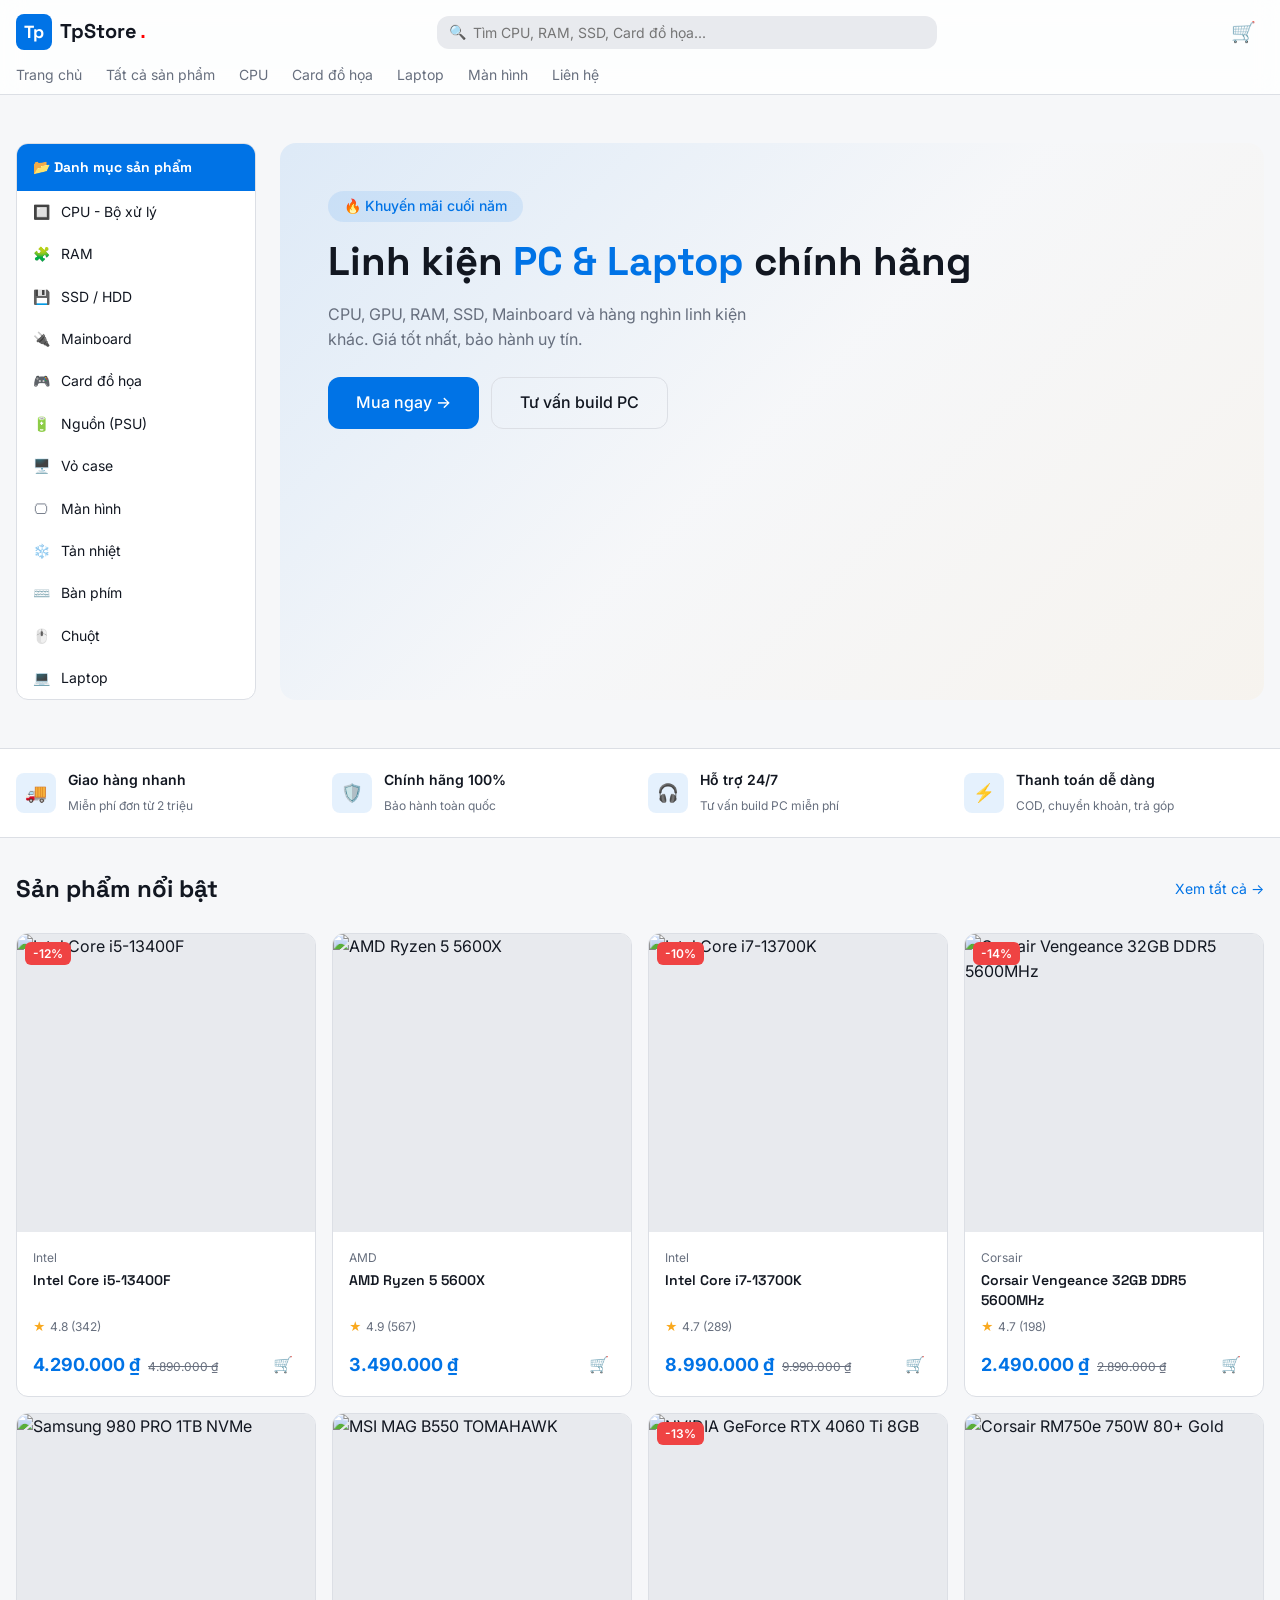
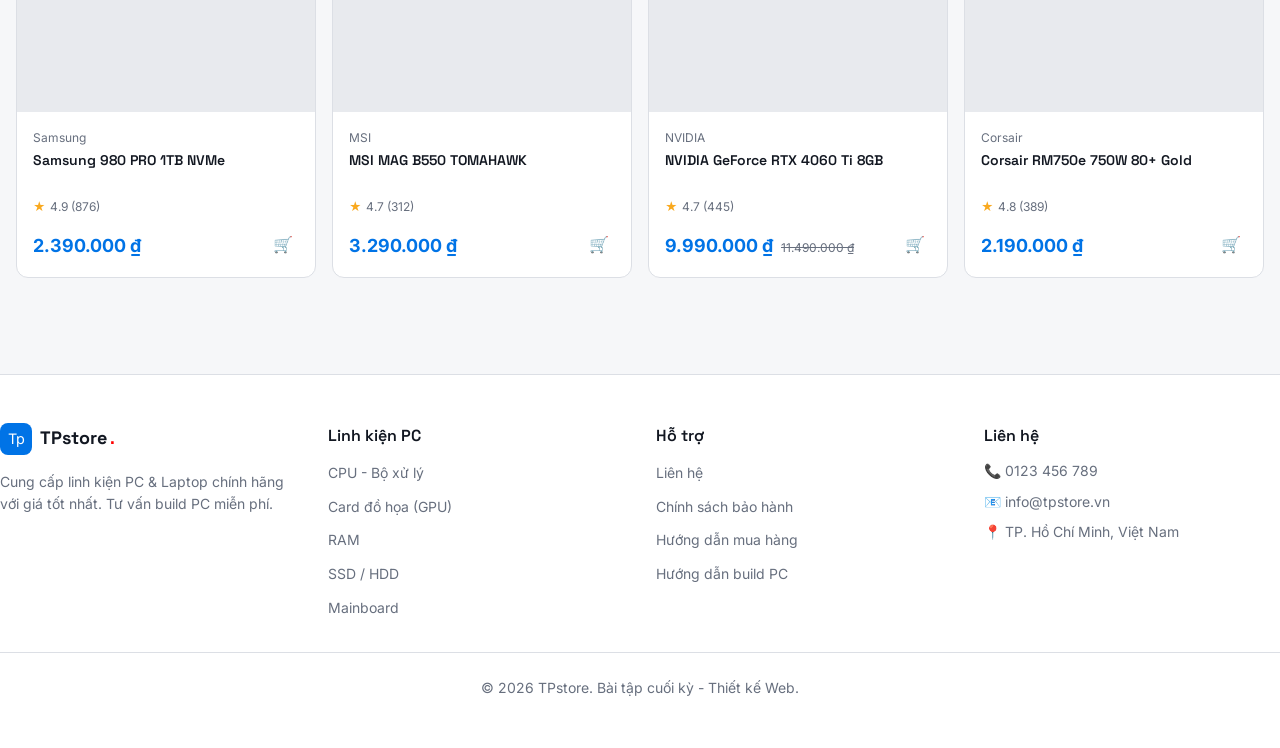
==== index.html @ 4037cca0 "first commit" ====
<!doctype html>
<html lang="vi">
  <head>
    <meta charset="UTF-8" />
    <meta name="viewport" content="width=device-width, initial-scale=1.0" />
    <title>TPstore.- Linh kiện PC & Laptop chính hãng</title>
    <meta
      name="description"
      content="Cung cấp linh kiện PC & Laptop chính hãng: CPU, GPU, RAM, SSD, Mainboard. Giá tốt nhất, bảo hành uy tín."
    />
    <link rel="stylesheet" href="css/style.css" />
  </head>
  <body>
    <div id="header"></div>

    <!-- Hero + Sidebar -->
    <section class="container" style="padding: 1.5rem 1rem">
      <div class="hero-layout">
        <div id="sidebar-home"></div>

        <div class="hero-banner">
          <span class="badge">🔥 Khuyến mãi cuối năm</span>
          <h1>
            Linh kiện <span class="text-primary">PC & Laptop</span> chính hãng
          </h1>
          <p>
            CPU, GPU, RAM, SSD, Mainboard và hàng nghìn linh kiện khác. Giá tốt
            nhất, bảo hành uy tín.
          </p>
          <div class="hero-actions">
            <a href="products.html" class="btn btn-primary btn-lg"
              >Mua ngay →</a
            >
            <a href="contact.html" class="btn btn-outline btn-lg"
              >Tư vấn build PC</a
            >
          </div>
        </div>
      </div>
    </section>

    <!-- Features -->
    <section class="features-bar">
      <div class="container">
        <div class="features-grid">
          <div class="feature-item">
            <div class="feature-icon">🚚</div>
            <div>
              <p>Giao hàng nhanh</p>
              <span>Miễn phí đơn từ 2 triệu</span>
            </div>
          </div>
          <div class="feature-item">
            <div class="feature-icon">🛡️</div>
            <div>
              <p>Chính hãng 100%</p>
              <span>Bảo hành toàn quốc</span>
            </div>
          </div>
          <div class="feature-item">
            <div class="feature-icon">🎧</div>
            <div>
              <p>Hỗ trợ 24/7</p>
              <span>Tư vấn build PC miễn phí</span>
            </div>
          </div>
          <div class="feature-item">
            <div class="feature-icon">⚡</div>
            <div>
              <p>Thanh toán dễ dàng</p>
              <span>COD, chuyển khoản, trả góp</span>
            </div>
          </div>
        </div>
      </div>
    </section>

    <!-- Featured Products -->
    <section class="container" style="padding: 2rem 1rem">
      <div class="section-header">
        <h2>Sản phẩm nổi bật</h2>
        <a href="products.html">Xem tất cả →</a>
      </div>
      <div class="product-grid" id="featured-products"></div>
    </section>

    <div id="footer"></div>

    <script src="js/products-data.js"></script>
    <script src="js/cart.js"></script>
    <script src="js/main.js"></script>
    <script>
      // Render sidebar
      renderCategorySidebar("sidebar-home");

      // Render featured products (có giảm giá hoặc rating >= 4.7)
      var featured = products
        .filter(function (p) {
          return p.originalPrice || p.rating >= 4.7;
        })
        .slice(0, 8);

      var grid = document.getElementById("featured-products");
      grid.innerHTML = featured.map(renderProductCard).join("");
    </script>
  </body>
</html>
---- css/style.css ----
@import url('https://fonts.googleapis.com/css2?family=Space+Grotesk:wght@400;500;600;700&family=Inter:wght@300;400;500;600&display=swap');

/* ===== RESET & BASE ===== */
*, *::before, *::after {
  margin: 0;
  padding: 0;
  box-sizing: border-box;
}

:root {
  --bg: hsl(220, 20%, 97%);
  --fg: hsl(220, 30%, 10%);
  --card: hsl(0, 0%, 100%);
  --card-fg: hsl(220, 30%, 10%);
  --primary: hsl(210, 100%, 45%);
  --primary-fg: hsl(0, 0%, 100%);
  --primary-light: hsla(210, 100%, 45%, 0.1);
  --secondary: hsl(38, 95%, 55%);
  --secondary-fg: hsl(0, 0%, 100%);
  --muted: hsl(220, 15%, 92%);
  --muted-fg: hsl(220, 10%, 45%);
  --accent: hsl(160, 60%, 40%);
  --accent-fg: hsl(0, 0%, 100%);
  --destructive: hsl(0, 84%, 60%);
  --destructive-fg: hsl(0, 0%, 100%);
  --border: hsl(220, 15%, 88%);
  --radius: 0.75rem;
}

body {
  font-family: 'Inter', sans-serif;
  background: var(--bg);
  color: var(--fg);
  line-height: 1.6;
  min-height: 100vh;
}

h1, h2, h3, h4, h5, h6 {
  font-family: 'Space Grotesk', sans-serif;
}

a {
  text-decoration: none;
  color: inherit;
}

img {
  max-width: 100%;
  display: block;
}

ul {
  list-style: none;
}

/* ===== CONTAINER ===== */
.container {
  max-width: 1280px;
  margin: 0 auto;
  padding: 0 1rem;
}

/* ===== HEADER ===== */
.header {
  position: sticky;
  top: 0;
  z-index: 50;
  border-bottom: 1px solid var(--border);
  background: hsla(0, 0%, 100%, 0.8);
  backdrop-filter: blur(12px);
}

.header-inner {
  display: flex;
  height: 64px;
  align-items: center;
  justify-content: space-between;
  gap: 1rem;
}

.logo {
  display: flex;
  align-items: center;
  gap: 0.5rem;
  font-family: 'Space Grotesk', sans-serif;
  font-size: 1.25rem;
  font-weight: 700;
}

.logo-icon {
  display: flex;
  align-items: center;
  justify-content: center;
  width: 36px;
  height: 36px;
  border-radius: 8px;
  background: var(--primary);
  color: var(--primary-fg);
  font-size: 1.1rem;
}

.header-search {
  flex: 1;
  max-width: 500px;
  position: relative;
}

.header-search input {
  width: 100%;
  padding: 0.5rem 0.75rem 0.5rem 2.25rem;
  border: none;
  border-radius: var(--radius);
  background: var(--muted);
  font-size: 0.875rem;
  font-family: 'Inter', sans-serif;
  outline: none;
}

.header-search input:focus {
  box-shadow: 0 0 0 2px var(--primary);
}

.header-search .search-icon {
  position: absolute;
  left: 0.75rem;
  top: 50%;
  transform: translateY(-50%);
  color: var(--muted-fg);
  font-size: 0.875rem;
}

.cart-btn {
  position: relative;
  display: flex;
  align-items: center;
  justify-content: center;
  width: 40px;
  height: 40px;
  border-radius: 8px;
  border: none;
  background: transparent;
  cursor: pointer;
  font-size: 1.25rem;
  transition: background 0.2s;
}

.cart-btn:hover {
  background: var(--muted);
}

.cart-count {
  position: absolute;
  top: -4px;
  right: -4px;
  display: none;
  align-items: center;
  justify-content: center;
  width: 20px;
  height: 20px;
  border-radius: 50%;
  background: var(--primary);
  color: var(--primary-fg);
  font-size: 10px;
  font-weight: 700;
}

.header-nav {
  display: flex;
  align-items: center;
  gap: 1.5rem;
  padding-bottom: 0.5rem;
  font-size: 0.875rem;
}

.header-nav a {
  color: var(--muted-fg);
  transition: color 0.2s;
}

.header-nav a:hover {
  color: var(--fg);
}

/* Mobile menu */
.mobile-menu-btn {
  display: none;
  background: none;
  border: none;
  font-size: 1.5rem;
  cursor: pointer;
  padding: 0.5rem;
}

@media (max-width: 768px) {
  .header-search { display: none; }
  .header-nav { display: none; }
  .mobile-menu-btn { display: block; }
  .logo span { display: none; }
}

/* ===== BUTTONS ===== */
.btn {
  display: inline-flex;
  align-items: center;
  justify-content: center;
  gap: 0.5rem;
  padding: 0.625rem 1.25rem;
  border-radius: var(--radius);
  font-size: 0.875rem;
  font-weight: 500;
  font-family: 'Inter', sans-serif;
  border: none;
  cursor: pointer;
  transition: all 0.2s;
}

.btn-primary {
  background: var(--primary);
  color: var(--primary-fg);
}

.btn-primary:hover {
  opacity: 0.9;
  transform: translateY(-1px);
}

.btn-outline {
  background: transparent;
  color: var(--fg);
  border: 1px solid var(--border);
}

.btn-outline:hover {
  background: var(--muted);
}

.btn-ghost {
  background: transparent;
  color: var(--fg);
}

.btn-ghost:hover {
  background: var(--muted);
}

.btn-destructive {
  background: transparent;
  color: var(--destructive);
  border: 1px solid var(--border);
}

.btn-destructive:hover {
  background: hsl(0, 84%, 97%);
}

.btn-lg {
  padding: 0.75rem 1.75rem;
  font-size: 1rem;
}

.btn-sm {
  padding: 0.375rem 0.75rem;
  font-size: 0.8125rem;
}

.btn-icon {
  width: 36px;
  height: 36px;
  padding: 0;
}

.btn:disabled {
  opacity: 0.5;
  cursor: not-allowed;
}

/* ===== HERO ===== */
.hero-layout {
  display: flex;
  gap: 1.5rem;
  padding: 1.5rem 0;
}

.hero-banner {
  flex: 1;
  position: relative;
  overflow: hidden;
  border-radius: 1rem;
  background: linear-gradient(135deg, var(--primary-light), var(--bg), hsla(38, 95%, 55%, 0.05));
  padding: 3rem;
}

.hero-banner h1 {
  font-size: 2.5rem;
  font-weight: 700;
  line-height: 1.2;
  margin-top: 1rem;
}

.hero-banner h1 .text-primary {
  color: var(--primary);
}

.hero-banner p {
  margin-top: 1rem;
  color: var(--muted-fg);
  max-width: 28rem;
}

.hero-actions {
  display: flex;
  gap: 0.75rem;
  margin-top: 1.5rem;
}

.badge {
  display: inline-block;
  padding: 0.25rem 1rem;
  border-radius: 999px;
  background: var(--primary-light);
  color: var(--primary);
  font-size: 0.875rem;
  font-weight: 500;
}

/* ===== CATEGORY SIDEBAR ===== */
.category-sidebar {
  width: 240px;
  border-radius: var(--radius);
  border: 1px solid var(--border);
  background: var(--card);
  overflow: hidden;
  flex-shrink: 0;
}

.sidebar-title {
  background: var(--primary);
  color: var(--primary-fg);
  padding: 0.75rem 1rem;
  font-size: 0.875rem;
  font-weight: 700;
  font-family: 'Space Grotesk', sans-serif;
}

.category-sidebar ul li a {
  display: flex;
  align-items: center;
  gap: 0.75rem;
  padding: 0.625rem 1rem;
  font-size: 0.875rem;
  color: var(--fg);
  transition: all 0.2s;
}

.category-sidebar ul li a:hover {
  background: var(--primary-light);
  color: var(--primary);
}

.category-sidebar ul li a .cat-icon {
  width: 16px;
  text-align: center;
  color: var(--muted-fg);
}

.category-sidebar ul li a:hover .cat-icon {
  color: var(--primary);
}

@media (max-width: 1024px) {
  .category-sidebar { display: none; }
  .hero-banner { padding: 2rem; }
  .hero-banner h1 { font-size: 1.75rem; }
}

/* ===== FEATURES BAR ===== */
.features-bar {
  border-top: 1px solid var(--border);
  border-bottom: 1px solid var(--border);
  background: var(--card);
  padding: 1.25rem 0;
}

.features-grid {
  display: grid;
  grid-template-columns: repeat(4, 1fr);
  gap: 1rem;
}

.feature-item {
  display: flex;
  align-items: center;
  gap: 0.75rem;
}

.feature-icon {
  display: flex;
  align-items: center;
  justify-content: center;
  width: 40px;
  height: 40px;
  border-radius: 8px;
  background: var(--primary-light);
  color: var(--primary);
  font-size: 1.1rem;
  flex-shrink: 0;
}

.feature-item p {
  font-size: 0.875rem;
  font-weight: 600;
}

.feature-item span {
  font-size: 0.75rem;
  color: var(--muted-fg);
}

@media (max-width: 768px) {
  .features-grid { grid-template-columns: repeat(2, 1fr); }
}

/* ===== PRODUCT GRID ===== */
.section-header {
  display: flex;
  align-items: center;
  justify-content: space-between;
  margin-bottom: 1.5rem;
}

.section-header h2 {
  font-size: 1.5rem;
  font-weight: 700;
}

.section-header a {
  font-size: 0.875rem;
  color: var(--primary);
}

.section-header a:hover {
  text-decoration: underline;
}

.product-grid {
  display: grid;
  grid-template-columns: repeat(4, 1fr);
  gap: 1rem;
}

@media (max-width: 1024px) {
  .product-grid { grid-template-columns: repeat(3, 1fr); }
}

@media (max-width: 768px) {
  .product-grid { grid-template-columns: repeat(2, 1fr); }
}

/* ===== PRODUCT CARD ===== */
.product-card {
  display: block;
  border-radius: var(--radius);
  border: 1px solid var(--border);
  background: var(--card);
  overflow: hidden;
  transition: all 0.2s;
}

.product-card:hover {
  box-shadow: 0 8px 25px -5px rgba(0, 0, 0, 0.1);
  transform: translateY(-4px);
}

.product-card-img {
  position: relative;
  aspect-ratio: 1;
  overflow: hidden;
  background: var(--muted);
}

.product-card-img img {
  width: 100%;
  height: 100%;
  object-fit: cover;
  transition: transform 0.3s;
}

.product-card:hover .product-card-img img {
  transform: scale(1.05);
}

.discount-badge {
  position: absolute;
  left: 8px;
  top: 8px;
  padding: 2px 8px;
  border-radius: 6px;
  background: var(--destructive);
  color: var(--destructive-fg);
  font-size: 0.75rem;
  font-weight: 600;
}

.out-of-stock-overlay {
  position: absolute;
  inset: 0;
  display: flex;
  align-items: center;
  justify-content: center;
  background: hsla(220, 20%, 97%, 0.6);
}

.out-of-stock-overlay span {
  padding: 0.25rem 0.75rem;
  border-radius: 6px;
  background: var(--muted);
  font-size: 0.875rem;
  font-weight: 500;
}

.product-card-body {
  padding: 1rem;
}

.product-card-brand {
  font-size: 0.75rem;
  color: var(--muted-fg);
  margin-bottom: 0.25rem;
}

.product-card-name {
  font-size: 0.875rem;
  font-weight: 600;
  line-height: 1.4;
  min-height: 2.5rem;
  display: -webkit-box;
  -webkit-line-clamp: 2;
  -webkit-box-orient: vertical;
  overflow: hidden;
}

.product-card:hover .product-card-name {
  color: var(--primary);
}

.product-card-rating {
  display: flex;
  align-items: center;
  gap: 0.25rem;
  margin-top: 0.375rem;
  font-size: 0.75rem;
  color: var(--muted-fg);
}

.product-card-rating .star {
  color: var(--secondary);
}

.product-card-footer {
  display: flex;
  align-items: flex-end;
  justify-content: space-between;
  margin-top: 0.75rem;
}

.product-card-price {
  font-size: 1.125rem;
  font-weight: 700;
  color: var(--primary);
}

.product-card-original-price {
  font-size: 0.75rem;
  color: var(--muted-fg);
  text-decoration: line-through;
  margin-left: 0.5rem;
}

.product-card-cart-btn {
  width: 32px;
  height: 32px;
  display: flex;
  align-items: center;
  justify-content: center;
  border: none;
  border-radius: 6px;
  background: transparent;
  cursor: pointer;
  font-size: 1rem;
  transition: background 0.2s;
}

.product-card-cart-btn:hover {
  background: var(--muted);
}

/* ===== PRODUCTS PAGE ===== */
.products-layout {
  display: flex;
  gap: 1.5rem;
  padding: 2rem 0;
}

.products-main {
  flex: 1;
}

.filter-bar {
  display: flex;
  gap: 0.75rem;
  margin-bottom: 1.5rem;
  flex-wrap: wrap;
}

.filter-bar .search-input {
  flex: 1;
  min-width: 200px;
  position: relative;
}

.filter-bar .search-input input {
  width: 100%;
  padding: 0.5rem 0.75rem 0.5rem 2.25rem;
  border: 1px solid var(--border);
  border-radius: var(--radius);
  font-size: 0.875rem;
  font-family: 'Inter', sans-serif;
  outline: none;
  background: var(--card);
}

.filter-bar .search-input input:focus {
  border-color: var(--primary);
  box-shadow: 0 0 0 2px var(--primary-light);
}

.filter-bar .search-input .search-icon {
  position: absolute;
  left: 0.75rem;
  top: 50%;
  transform: translateY(-50%);
  color: var(--muted-fg);
}

.filter-bar select {
  padding: 0.5rem 0.75rem;
  border: 1px solid var(--border);
  border-radius: var(--radius);
  font-size: 0.875rem;
  font-family: 'Inter', sans-serif;
  background: var(--card);
  outline: none;
  cursor: pointer;
  min-width: 180px;
}

.category-pills {
  display: flex;
  flex-wrap: wrap;
  gap: 0.5rem;
  margin-bottom: 1.5rem;
}

.category-pill {
  padding: 0.375rem 0.75rem;
  border-radius: var(--radius);
  border: 1px solid var(--border);
  background: transparent;
  font-size: 0.8125rem;
  font-family: 'Inter', sans-serif;
  cursor: pointer;
  transition: all 0.2s;
}

.category-pill:hover {
  border-color: var(--primary);
  color: var(--primary);
}

.category-pill.active {
  background: var(--primary);
  color: var(--primary-fg);
  border-color: var(--primary);
}

.result-count {
  font-size: 0.875rem;
  color: var(--muted-fg);
  margin-bottom: 1rem;
}

.empty-state {
  text-align: center;
  padding: 5rem 0;
}

.empty-state p:first-child {
  font-size: 1.125rem;
  font-weight: 500;
}

.empty-state p:last-child {
  color: var(--muted-fg);
  margin-top: 0.25rem;
}

/* ===== PRODUCT DETAIL ===== */
.back-link {
  display: inline-flex;
  align-items: center;
  gap: 0.25rem;
  font-size: 0.875rem;
  color: var(--muted-fg);
  margin-bottom: 1.5rem;
  transition: color 0.2s;
}

.back-link:hover {
  color: var(--fg);
}

.product-detail {
  display: grid;
  grid-template-columns: 1fr 1fr;
  gap: 3rem;
}

@media (max-width: 768px) {
  .product-detail { grid-template-columns: 1fr; gap: 1.5rem; }
}

.product-detail-img {
  aspect-ratio: 1;
  border-radius: 1rem;
  overflow: hidden;
  background: var(--muted);
}

.product-detail-img img {
  width: 100%;
  height: 100%;
  object-fit: cover;
}

.product-detail-brand {
  font-size: 0.875rem;
  color: var(--muted-fg);
}

.product-detail-name {
  font-size: 1.75rem;
  font-weight: 700;
  margin-top: 0.25rem;
}

.product-detail-rating {
  display: flex;
  align-items: center;
  gap: 0.5rem;
  margin-top: 0.75rem;
}

.stars {
  display: flex;
  gap: 2px;
  color: var(--muted);
}

.stars .filled {
  color: var(--secondary);
}

.product-detail-rating span {
  font-size: 0.875rem;
  color: var(--muted-fg);
}

.product-detail-price {
  margin-top: 1rem;
  display: flex;
  align-items: baseline;
  gap: 0.75rem;
}

.product-detail-price .current {
  font-size: 2rem;
  font-weight: 700;
  color: var(--primary);
}

.product-detail-price .original {
  font-size: 1.125rem;
  color: var(--muted-fg);
  text-decoration: line-through;
}

.stock-status {
  margin-top: 0.75rem;
  display: flex;
  align-items: center;
  gap: 0.375rem;
  font-size: 0.875rem;
}

.stock-status.in-stock {
  color: var(--accent);
}

.stock-status.out-of-stock {
  color: var(--destructive);
}

.product-detail-desc {
  margin-top: 1.5rem;
  color: var(--muted-fg);
  line-height: 1.7;
}

.quantity-cart {
  display: flex;
  align-items: center;
  gap: 1rem;
  margin-top: 2rem;
}

.quantity-selector {
  display: flex;
  align-items: center;
  border: 1px solid var(--border);
  border-radius: 8px;
  overflow: hidden;
}

.quantity-selector button {
  width: 40px;
  height: 40px;
  border: none;
  background: transparent;
  cursor: pointer;
  font-size: 1.125rem;
  display: flex;
  align-items: center;
  justify-content: center;
}

.quantity-selector button:hover {
  background: var(--muted);
}

.quantity-selector span {
  width: 48px;
  text-align: center;
  font-weight: 500;
}

.specs-table {
  margin-top: 2rem;
}

.specs-table h3 {
  font-weight: 600;
  margin-bottom: 0.75rem;
}

.specs-table .specs-list {
  border: 1px solid var(--border);
  border-radius: 8px;
  overflow: hidden;
}

.specs-row {
  display: flex;
  padding: 0.625rem 1rem;
  font-size: 0.875rem;
}

.specs-row:nth-child(even) {
  background: hsla(220, 15%, 92%, 0.5);
}

.specs-row .spec-label {
  width: 160px;
  flex-shrink: 0;
  font-weight: 500;
}

.specs-row .spec-value {
  color: var(--muted-fg);
}

/* Related products */
.related-section {
  margin-top: 4rem;
}

.related-section h2 {
  font-size: 1.25rem;
  font-weight: 700;
  margin-bottom: 1.5rem;
}

/* ===== CART PAGE ===== */
.cart-empty {
  text-align: center;
  padding: 5rem 0;
}

.cart-empty .icon {
  font-size: 4rem;
  color: var(--muted);
}

.cart-empty h2 {
  font-size: 1.5rem;
  font-weight: 700;
  margin-top: 1rem;
}

.cart-empty p {
  color: var(--muted-fg);
  margin-top: 0.5rem;
}

.cart-layout {
  display: grid;
  grid-template-columns: 2fr 1fr;
  gap: 2rem;
  padding: 2rem 0;
}

@media (max-width: 1024px) {
  .cart-layout { grid-template-columns: 1fr; }
}

.cart-item {
  display: flex;
  gap: 1rem;
  padding: 1rem;
  border-radius: var(--radius);
  border: 1px solid var(--border);
  background: var(--card);
}

.cart-item + .cart-item {
  margin-top: 1rem;
}

.cart-item img {
  width: 96px;
  height: 96px;
  border-radius: 8px;
  object-fit: cover;
  flex-shrink: 0;
}

.cart-item-info {
  flex: 1;
  min-width: 0;
}

.cart-item-name {
  font-size: 0.875rem;
  font-weight: 600;
  display: -webkit-box;
  -webkit-line-clamp: 2;
  -webkit-box-orient: vertical;
  overflow: hidden;
}

.cart-item-name:hover {
  color: var(--primary);
}

.cart-item-brand {
  font-size: 0.75rem;
  color: var(--muted-fg);
  margin-top: 0.125rem;
}

.cart-item-price {
  font-weight: 700;
  color: var(--primary);
  margin-top: 0.5rem;
}

.cart-item-actions {
  display: flex;
  align-items: center;
  justify-content: space-between;
  margin-top: 0.5rem;
}

.cart-summary {
  border-radius: var(--radius);
  border: 1px solid var(--border);
  background: var(--card);
  padding: 1.5rem;
  position: sticky;
  top: 96px;
  height: fit-content;
}

.cart-summary h3 {
  font-weight: 600;
  font-size: 1.125rem;
  margin-bottom: 1rem;
}

.summary-row {
  display: flex;
  justify-content: space-between;
  font-size: 0.875rem;
  padding: 0.375rem 0;
}

.summary-row .label {
  color: var(--muted-fg);
}

.summary-total {
  display: flex;
  justify-content: space-between;
  font-weight: 700;
  font-size: 1rem;
  border-top: 1px solid var(--border);
  padding-top: 0.75rem;
  margin-top: 0.75rem;
}

.summary-total .value {
  color: var(--primary);
}

/* ===== CHECKOUT PAGE ===== */
.checkout-layout {
  display: grid;
  grid-template-columns: 3fr 2fr;
  gap: 2rem;
  padding: 2rem 0;
}

@media (max-width: 1024px) {
  .checkout-layout { grid-template-columns: 1fr; }
}

.form-card {
  border-radius: var(--radius);
  border: 1px solid var(--border);
  background: var(--card);
  padding: 1.5rem;
}

.form-card + .form-card {
  margin-top: 1.5rem;
}

.form-card h3 {
  font-weight: 600;
  margin-bottom: 1rem;
}

.form-grid {
  display: grid;
  grid-template-columns: 1fr 1fr;
  gap: 1rem;
}

@media (max-width: 640px) {
  .form-grid { grid-template-columns: 1fr; }
}

.form-group {
  display: flex;
  flex-direction: column;
  gap: 0.375rem;
}

.form-group.full-width {
  grid-column: 1 / -1;
}

.form-group label {
  font-size: 0.875rem;
  font-weight: 500;
}

.form-group input,
.form-group textarea {
  padding: 0.5rem 0.75rem;
  border: 1px solid var(--border);
  border-radius: var(--radius);
  font-size: 0.875rem;
  font-family: 'Inter', sans-serif;
  outline: none;
  background: var(--card);
}

.form-group input:focus,
.form-group textarea:focus {
  border-color: var(--primary);
  box-shadow: 0 0 0 2px var(--primary-light);
}

.payment-option {
  display: flex;
  align-items: center;
  gap: 0.75rem;
  padding: 0.75rem;
  border: 1px solid var(--border);
  border-radius: 8px;
  cursor: pointer;
  transition: all 0.2s;
  font-size: 0.875rem;
  font-weight: 500;
}

.payment-option:has(input:checked) {
  border-color: var(--primary);
  background: var(--primary-light);
}

.payment-option + .payment-option {
  margin-top: 0.5rem;
}

.payment-option input {
  accent-color: var(--primary);
}

.order-item {
  display: flex;
  gap: 0.75rem;
  font-size: 0.875rem;
}

.order-item + .order-item {
  margin-top: 0.75rem;
}

.order-item img {
  width: 48px;
  height: 48px;
  border-radius: 6px;
  object-fit: cover;
  flex-shrink: 0;
}

.order-item-name {
  font-weight: 500;
  display: -webkit-box;
  -webkit-line-clamp: 1;
  -webkit-box-orient: vertical;
  overflow: hidden;
}

.order-item-qty {
  color: var(--muted-fg);
}

/* Checkout success */
.checkout-success {
  text-align: center;
  padding: 5rem 0;
}

.checkout-success .icon {
  font-size: 5rem;
  color: var(--accent);
}

.checkout-success h2 {
  font-size: 1.5rem;
  font-weight: 700;
  margin-top: 1.5rem;
}

.checkout-success p {
  color: var(--muted-fg);
  margin-top: 0.5rem;
}

/* ===== CONTACT PAGE ===== */
.contact-header {
  text-align: center;
  margin-bottom: 3rem;
}

.contact-header h1 {
  font-size: 2rem;
  font-weight: 700;
}

.contact-header p {
  color: var(--muted-fg);
  margin-top: 0.5rem;
}

.contact-layout {
  display: grid;
  grid-template-columns: 1fr 1fr;
  gap: 2rem;
  max-width: 960px;
  margin: 0 auto;
  padding: 3rem 1rem;
}

@media (max-width: 768px) {
  .contact-layout { grid-template-columns: 1fr; }
}

.contact-info-grid {
  display: grid;
  grid-template-columns: 1fr 1fr;
  gap: 1rem;
}

.contact-info-card {
  border-radius: var(--radius);
  border: 1px solid var(--border);
  background: var(--card);
  padding: 1rem;
}

.contact-info-card .icon {
  color: var(--primary);
  font-size: 1.25rem;
  margin-bottom: 0.5rem;
}

.contact-info-card .label {
  font-size: 0.875rem;
  font-weight: 600;
}

.contact-info-card .value {
  font-size: 0.875rem;
  color: var(--muted-fg);
}

.contact-map {
  margin-top: 1.5rem;
  border-radius: var(--radius);
  border: 1px solid var(--border);
  overflow: hidden;
  height: 256px;
  background: var(--muted);
}

.contact-map iframe {
  width: 100%;
  height: 100%;
  border: 0;
}

.contact-form {
  border-radius: var(--radius);
  border: 1px solid var(--border);
  background: var(--card);
  padding: 1.5rem;
}

.contact-form h3 {
  font-weight: 600;
  font-size: 1.125rem;
  margin-bottom: 1rem;
}

.contact-form .form-group + .form-group {
  margin-top: 1rem;
}

/* ===== FOOTER ===== */
.footer {
  border-top: 1px solid var(--border);
  background: var(--card);
  margin-top: 4rem;
}

.footer-inner {
  padding: 3rem 0;
}

.footer-grid {
  display: grid;
  grid-template-columns: repeat(4, 1fr);
  gap: 2rem;
}

@media (max-width: 768px) {
  .footer-grid { grid-template-columns: repeat(2, 1fr); }
}

@media (max-width: 480px) {
  .footer-grid { grid-template-columns: 1fr; }
}

.footer-brand {
  display: flex;
  align-items: center;
  gap: 0.5rem;
  margin-bottom: 1rem;
}

.footer-brand .logo-icon {
  width: 32px;
  height: 32px;
  font-size: 0.9rem;
}

.footer-brand span {
  font-size: 1.125rem;
  font-weight: 700;
  font-family: 'Space Grotesk', sans-serif;
}

.footer-col h4 {
  font-weight: 600;
  margin-bottom: 0.75rem;
  font-family: 'Space Grotesk', sans-serif;
}

.footer-col ul li {
  margin-top: 0.5rem;
}

.footer-col ul li a,
.footer-col ul li span {
  font-size: 0.875rem;
  color: var(--muted-fg);
  transition: color 0.2s;
}

.footer-col ul li a:hover {
  color: var(--fg);
}

.footer-contact li {
  display: flex;
  align-items: center;
  gap: 0.5rem;
  font-size: 0.875rem;
  color: var(--muted-fg);
}

.footer-bottom {
  border-top: 1px solid var(--border);
  padding-top: 1.5rem;
  margin-top: 2rem;
  text-align: center;
  font-size: 0.875rem;
  color: var(--muted-fg);
}

/* ===== TOAST ===== */
.toast {
  position: fixed;
  bottom: 1.5rem;
  right: 1.5rem;
  padding: 0.75rem 1.25rem;
  border-radius: var(--radius);
  background: var(--accent);
  color: var(--accent-fg);
  font-size: 0.875rem;
  font-weight: 500;
  box-shadow: 0 10px 25px -5px rgba(0, 0, 0, 0.2);
  z-index: 999;
  animation: slideUp 0.3s ease, fadeOut 0.3s ease 2.7s;
  opacity: 1;
}

@keyframes slideUp {
  from { transform: translateY(1rem); opacity: 0; }
  to { transform: translateY(0); opacity: 1; }
}

@keyframes fadeOut {
  from { opacity: 1; }
  to { opacity: 0; }
}

/* ===== UTILITIES ===== */
.text-primary { color: var(--primary); }
.text-muted { color: var(--muted-fg); }
.text-destructive { color: var(--destructive); }
.text-center { text-align: center; }
.mt-2 { margin-top: 0.5rem; }
.mt-4 { margin-top: 1rem; }
.mt-6 { margin-top: 1.5rem; }
.mt-8 { margin-top: 2rem; }
.mb-4 { margin-bottom: 1rem; }
.mb-6 { margin-bottom: 1.5rem; }
.mb-8 { margin-bottom: 2rem; }
.py-8 { padding-top: 2rem; padding-bottom: 2rem; }
.gap-4 { gap: 1rem; }
.w-full { width: 100%; }
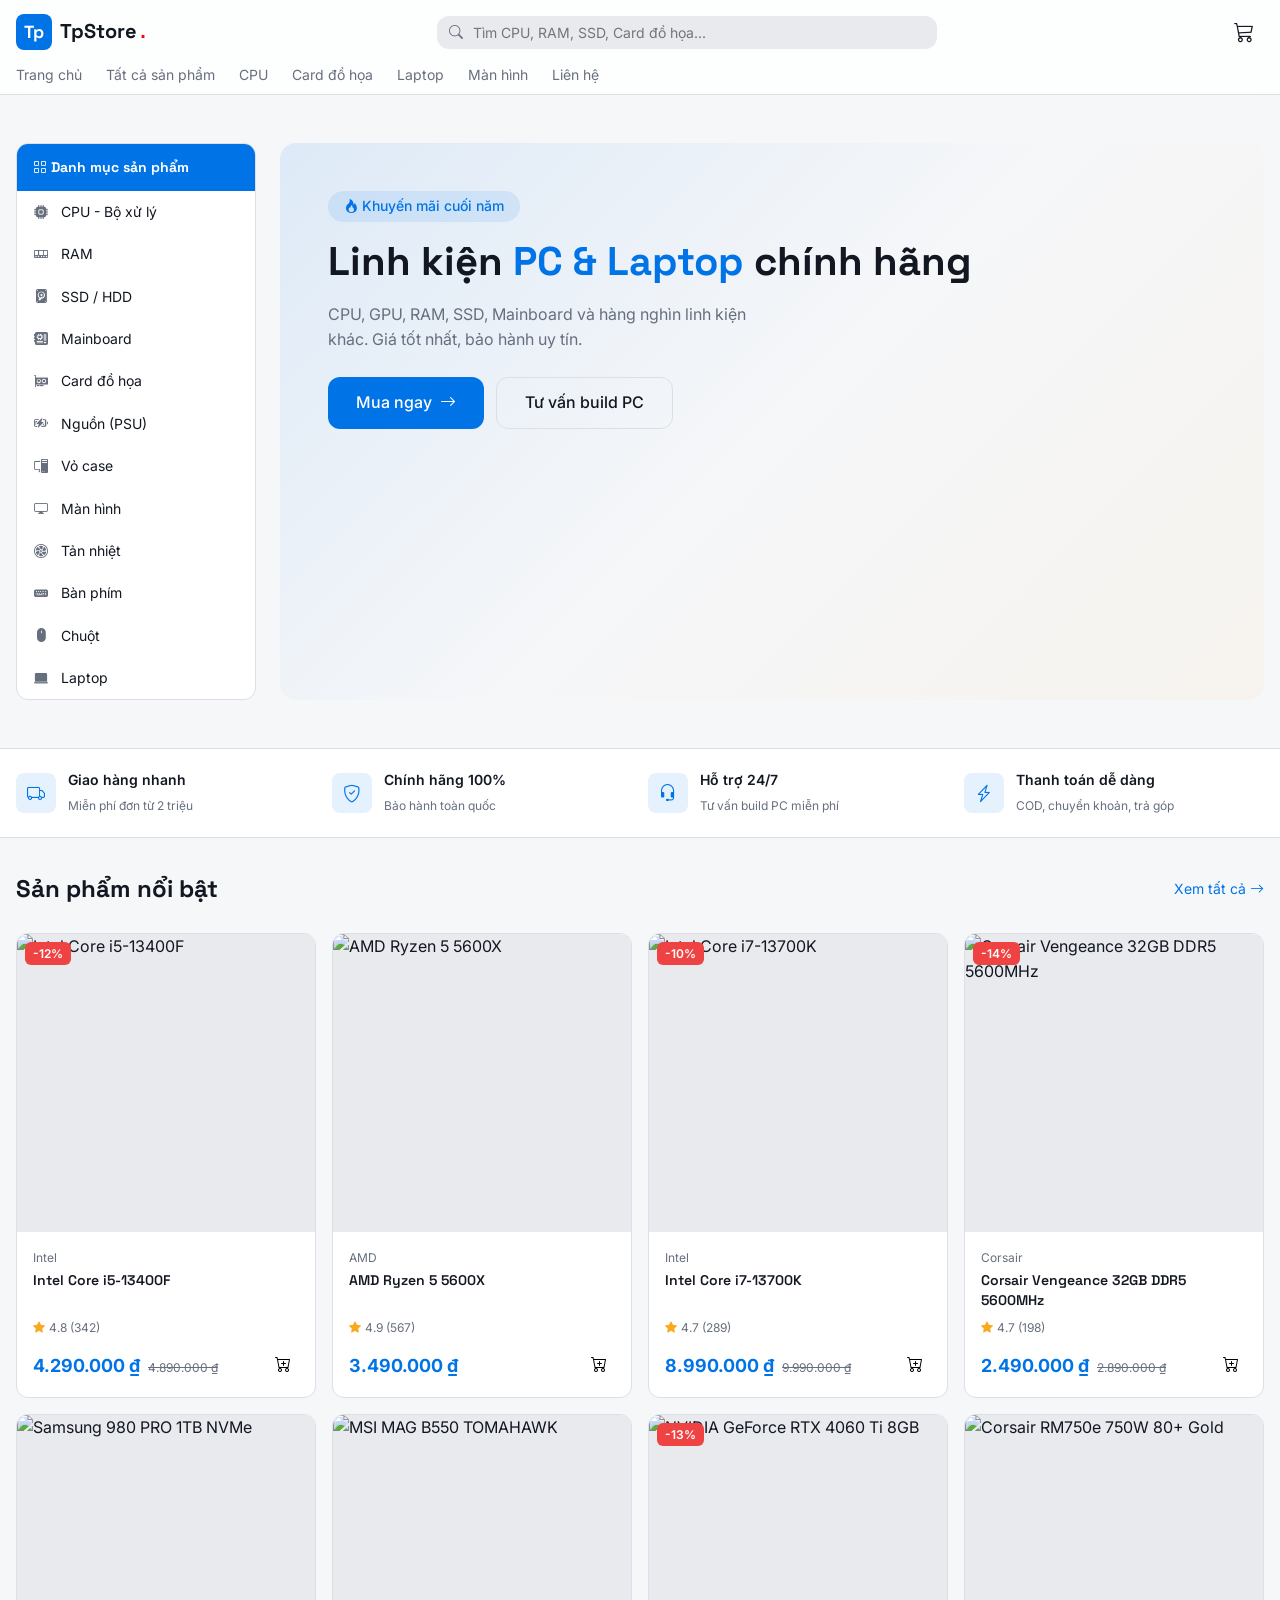
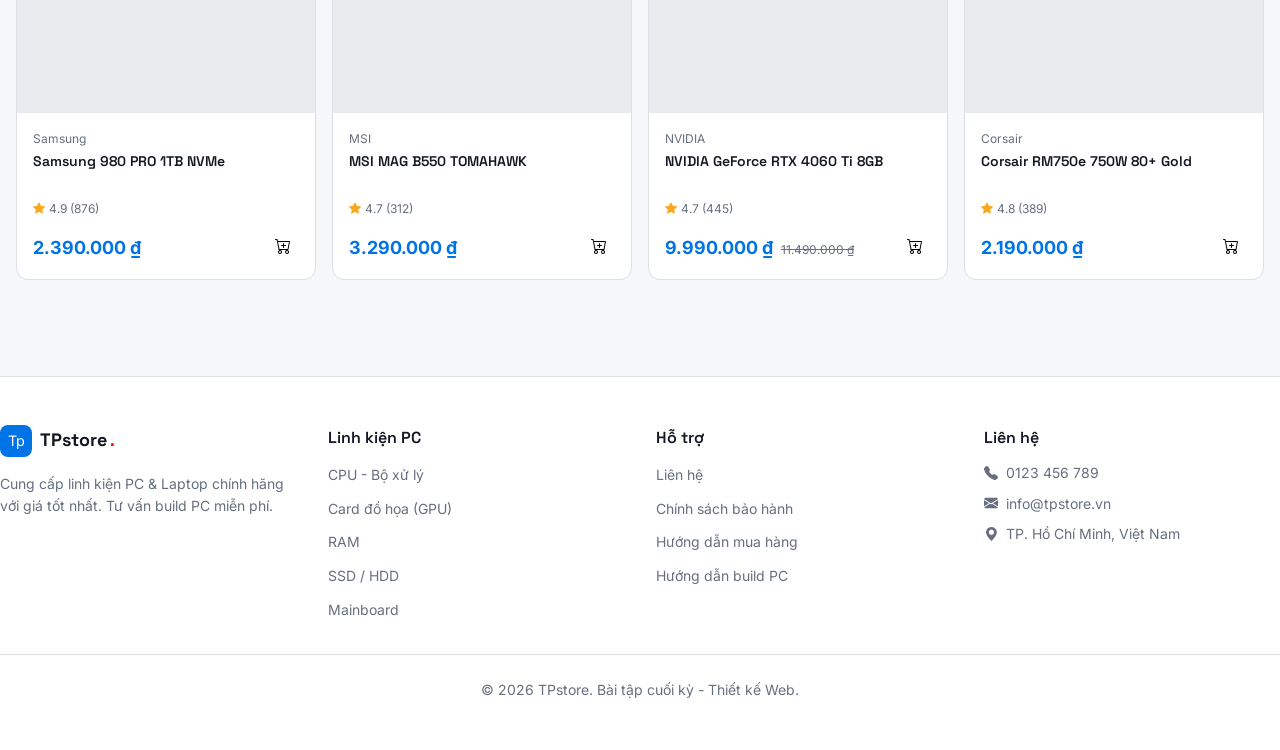
==== commit 409010c3: "changes icon" ====
--- a/index.html
+++ b/index.html
@@ -9,6 +9,10 @@
       content="Cung cấp linh kiện PC & Laptop chính hãng: CPU, GPU, RAM, SSD, Mainboard. Giá tốt nhất, bảo hành uy tín."
     />
     <link rel="stylesheet" href="css/style.css" />
+    <link
+      rel="stylesheet"
+      href="https://cdn.jsdelivr.net/npm/bootstrap-icons@1.11.3/font/bootstrap-icons.min.css"
+    />
   </head>
   <body>
     <div id="header"></div>
@@ -19,7 +23,7 @@
         <div id="sidebar-home"></div>
 
         <div class="hero-banner">
-          <span class="badge">🔥 Khuyến mãi cuối năm</span>
+          <span class="badge"><i class="bi bi-fire"></i> Khuyến mãi cuối năm</span>
           <h1>
             Linh kiện <span class="text-primary">PC & Laptop</span> chính hãng
           </h1>
@@ -29,7 +33,7 @@
           </p>
           <div class="hero-actions">
             <a href="products.html" class="btn btn-primary btn-lg"
-              >Mua ngay →</a
+              >Mua ngay <i class="bi bi-arrow-right"></i></a
             >
             <a href="contact.html" class="btn btn-outline btn-lg"
               >Tư vấn build PC</a
@@ -44,28 +48,30 @@
       <div class="container">
         <div class="features-grid">
           <div class="feature-item">
-            <div class="feature-icon">🚚</div>
+            <div class="feature-icon"><i class="bi bi-truck"></i></div>
             <div>
               <p>Giao hàng nhanh</p>
               <span>Miễn phí đơn từ 2 triệu</span>
             </div>
           </div>
           <div class="feature-item">
-            <div class="feature-icon">🛡️</div>
+            <div class="feature-icon"><i class="bi bi-shield-check"></i></div>
             <div>
               <p>Chính hãng 100%</p>
               <span>Bảo hành toàn quốc</span>
             </div>
           </div>
           <div class="feature-item">
-            <div class="feature-icon">🎧</div>
+            <div class="feature-icon"><i class="bi bi-headset"></i></div>
             <div>
               <p>Hỗ trợ 24/7</p>
               <span>Tư vấn build PC miễn phí</span>
             </div>
           </div>
           <div class="feature-item">
-            <div class="feature-icon">⚡</div>
+            <div class="feature-icon">
+              <i class="bi bi-lightning-charge"></i>
+            </div>
             <div>
               <p>Thanh toán dễ dàng</p>
               <span>COD, chuyển khoản, trả góp</span>
@@ -79,7 +85,7 @@
     <section class="container" style="padding: 2rem 1rem">
       <div class="section-header">
         <h2>Sản phẩm nổi bật</h2>
-        <a href="products.html">Xem tất cả →</a>
+        <a href="products.html">Xem tất cả <i class="bi bi-arrow-right"></i></a>
       </div>
       <div class="product-grid" id="featured-products"></div>
     </section>
